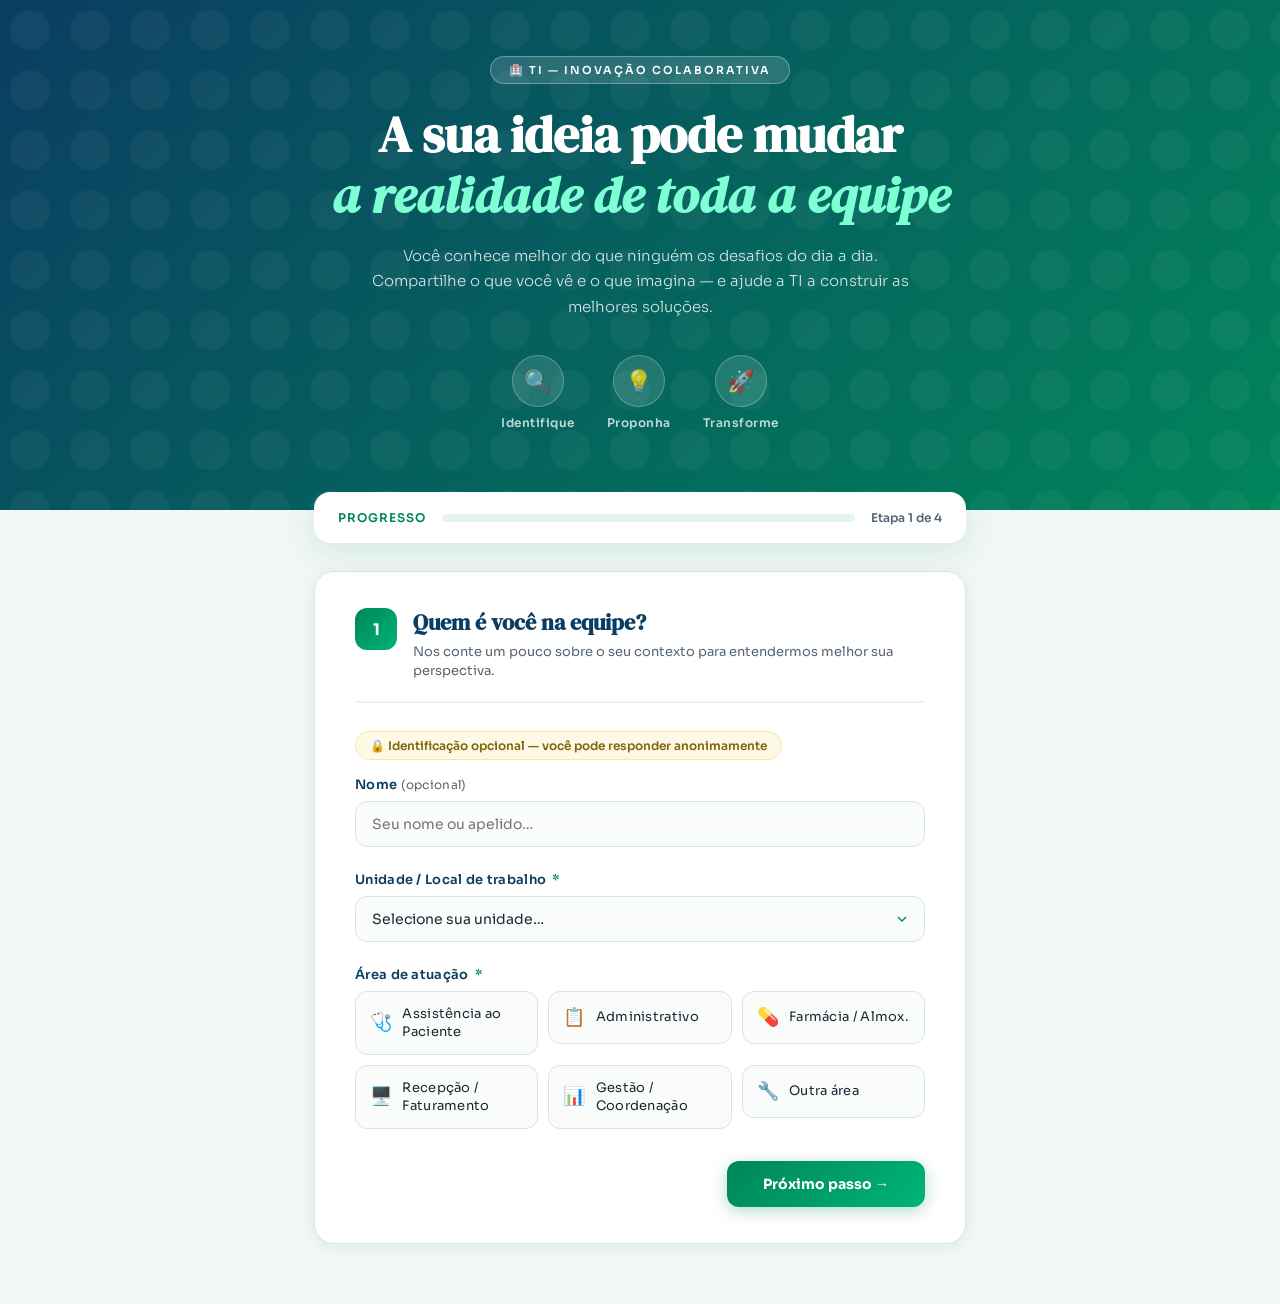
==== index.html @ d6f84b0f "feat: organizar arquivos na raiz do repositorio" ====
<!DOCTYPE html>
<html lang="pt-BR">
<head>
<meta charset="UTF-8">
<meta name="viewport" content="width=device-width, initial-scale=1.0">
<title>Voz do Colaborador — TI</title>
<link href="https://fonts.googleapis.com/css2?family=Sora:wght@300;400;600;700&family=DM+Serif+Display:ital@0;1&display=swap" rel="stylesheet">
<link rel="stylesheet" href="style.css">
</head>
<body>

<!-- HERO -->
<div class="hero">
  <div class="hero-badge">🏥 TI — Inovação Colaborativa</div>
  <h1>A sua ideia pode mudar<br><em>a realidade de toda a equipe</em></h1>
  <p>Você conhece melhor do que ninguém os desafios do dia a dia. Compartilhe o que você vê e o que imagina — e ajude a TI a construir as melhores soluções.</p>
  <div class="hero-icons">
    <div class="hero-icon-item">
      <div class="icon-circle">🔍</div>
      Identifique
    </div>
    <div class="hero-icon-item">
      <div class="icon-circle">💡</div>
      Proponha
    </div>
    <div class="hero-icon-item">
      <div class="icon-circle">🚀</div>
      Transforme
    </div>
  </div>
</div>

<!-- PROGRESS -->
<div class="progress-wrap">
  <div class="progress-card">
    <span class="progress-label">Progresso</span>
    <div class="progress-bar-bg">
      <div class="progress-bar-fill" id="progressFill"></div>
    </div>
    <span class="progress-steps" id="progressText">Etapa 1 de 4</span>
  </div>
</div>

<!-- FORM -->
<div class="form-wrapper">

  <!-- SEÇÃO 1: Identificação -->
  <div class="form-section active" id="sec1">
    <div class="section-header">
      <div class="section-number">1</div>
      <div class="section-title">
        <h2>Quem é você na equipe?</h2>
        <p>Nos conte um pouco sobre o seu contexto para entendermos melhor sua perspectiva.</p>
      </div>
    </div>

    <div class="anon-badge">🔒 Identificação opcional — você pode responder anonimamente</div>

    <div class="field-group">
      <label>Nome <span class="opcional">(opcional)</span></label>
      <input type="text" id="nome" placeholder="Seu nome ou apelido…">
    </div>

    <div class="field-group">
      <label>Unidade / Local de trabalho <span class="obrig">*</span></label>
      <select id="unidade">
        <option value="">Selecione sua unidade…</option>
        <option>Policlínica Piquet Carneiro</option>
        <option>Policlínica Newton Bethlem</option>
        <option>Policlínica Rodolpho Rocco</option>
        <option>CER II — Centro de Reabilitação</option>
        <option>Hospital Estadual Rocha Faria</option>
        <option>Hospital Estadual Anchieta</option>
        <option>Hospital Estadual Carlos Chagas</option>
        <option>Hospital Estadual Getúlio Vargas</option>
        <option>UPA — Unidade de Pronto Atendimento</option>
        <option>Sede Administrativa</option>
        <option>Outra unidade</option>
      </select>
      <div class="field-error">Por favor, selecione sua unidade.</div>
    </div>

    <div class="field-group">
      <label>Área de atuação <span class="obrig">*</span></label>
      <div class="card-options">
        <div class="card-option">
          <input type="radio" name="area" id="area1" value="Assistência direta ao paciente">
          <label for="area1"><span class="card-icon">🩺</span> Assistência ao Paciente</label>
        </div>
        <div class="card-option">
          <input type="radio" name="area" id="area2" value="Administrativo">
          <label for="area2"><span class="card-icon">📋</span> Administrativo</label>
        </div>
        <div class="card-option">
          <input type="radio" name="area" id="area3" value="Farmácia / Almoxarifado">
          <label for="area3"><span class="card-icon">💊</span> Farmácia / Almox.</label>
        </div>
        <div class="card-option">
          <input type="radio" name="area" id="area4" value="Recepção / Faturamento">
          <label for="area4"><span class="card-icon">🖥️</span> Recepção / Faturamento</label>
        </div>
        <div class="card-option">
          <input type="radio" name="area" id="area5" value="Gestão / Coordenação">
          <label for="area5"><span class="card-icon">📊</span> Gestão / Coordenação</label>
        </div>
        <div class="card-option">
          <input type="radio" name="area" id="area6" value="Outra">
          <label for="area6"><span class="card-icon">🔧</span> Outra área</label>
        </div>
      </div>
      <div class="field-error">Selecione sua área de atuação.</div>
    </div>

    <div class="nav-buttons">
      <button class="btn-next" onclick="goTo(2)">Próximo passo →</button>
    </div>
  </div>

  <!-- SEÇÃO 2: O Problema -->
  <div class="form-section" id="sec2">
    <div class="section-header">
      <div class="section-number">2</div>
      <div class="section-title">
        <h2>O que está travando o seu trabalho?</h2>
        <p>Descreva os obstáculos tecnológicos que você enfrenta. Quanto mais detalhe, melhor!</p>
      </div>
    </div>

    <div class="callout">
      <strong>💡 Dica:</strong> Pense no seu último dia de trabalho. O que te fez perder tempo? O que te causou frustração com algum sistema, equipamento ou processo?
    </div>

    <div class="field-group">
      <label>Qual é o principal problema de TI que você enfrenta? <span class="obrig">*</span></label>
      <div class="card-options" style="grid-template-columns: repeat(auto-fill, minmax(200px, 1fr));">
        <div class="card-option">
          <input type="radio" name="tipo_prob" id="tp1" value="Sistemas lentos ou instáveis">
          <label for="tp1"><span class="card-icon">🐢</span> Sistemas lentos ou travando</label>
        </div>
        <div class="card-option">
          <input type="radio" name="tipo_prob" id="tp2" value="Equipamentos defeituosos">
          <label for="tp2"><span class="card-icon">💻</span> Equipamentos com defeito</label>
        </div>
        <div class="card-option">
          <input type="radio" name="tipo_prob" id="tp3" value="Falta de acesso a sistemas">
          <label for="tp3"><span class="card-icon">🔐</span> Falta de acesso a sistemas</label>
        </div>
        <div class="card-option">
          <input type="radio" name="tipo_prob" id="tp4" value="Retrabalho por processos manuais">
          <label for="tp4"><span class="card-icon">📄</span> Muito processo manual/papel</label>
        </div>
        <div class="card-option">
          <input type="radio" name="tipo_prob" id="tp5" value="Falta de integração entre sistemas">
          <label for="tp5"><span class="card-icon">🔗</span> Sistemas não se integram</label>
        </div>
        <div class="card-option">
          <input type="radio" name="tipo_prob" id="tp6" value="Outro">
          <label for="tp6"><span class="card-icon">➕</span> Outro problema</label>
        </div>
      </div>
      <div class="field-error">Selecione o tipo de problema.</div>
    </div>

    <div class="field-divider"></div>

    <div class="field-group">
      <label>Descreva o problema com suas próprias palavras <span class="obrig">*</span></label>
      <textarea id="descProblema" placeholder="Ex: Toda vez que vou registrar o atendimento no sistema X, ele demora mais de 5 minutos para salvar, o que atrasa a fila e estressa os pacientes…" oninput="countChars(this, 'count1')"></textarea>
      <div style="display:flex; justify-content:space-between; align-items:center">
        <p class="field-hint">Seja específico: qual sistema? Qual situação? Com que frequência acontece?</p>
        <span class="char-counter" id="count1">0 caracteres</span>
      </div>
      <div class="field-error">Descreva o problema encontrado.</div>
    </div>

    <div class="field-group">
      <label>Com que frequência isso acontece?</label>
      <div class="star-rating" id="freqRating">
        <button type="button" class="star-btn" onclick="selectStar('freqRating', this, 'freq')">Raramente</button>
        <button type="button" class="star-btn" onclick="selectStar('freqRating', this, 'freq')">Às vezes</button>
        <button type="button" class="star-btn" onclick="selectStar('freqRating', this, 'freq')">Com frequência</button>
        <button type="button" class="star-btn" onclick="selectStar('freqRating', this, 'freq')">Todo dia</button>
      </div>
      <input type="hidden" id="freq" value="">
    </div>

    <div class="field-group">
      <label>Qual o impacto no atendimento? <span class="obrig">*</span></label>
      <div class="impact-select">
        <div class="impact-opt">
          <input type="radio" name="impacto" id="imp1" value="1">
          <label for="imp1"><span class="impact-num">1</span>Mínimo</label>
        </div>
        <div class="impact-opt">
          <input type="radio" name="impacto" id="imp2" value="2">
          <label for="imp2"><span class="impact-num">2</span>Baixo</label>
        </div>
        <div class="impact-opt">
          <input type="radio" name="impacto" id="imp3" value="3">
          <label for="imp3"><span class="impact-num">3</span>Médio</label>
        </div>
        <div class="impact-opt">
          <input type="radio" name="impacto" id="imp4" value="4">
          <label for="imp4"><span class="impact-num">4</span>Alto</label>
        </div>
        <div class="impact-opt">
          <input type="radio" name="impacto" id="imp5" value="5">
          <label for="imp5"><span class="impact-num">5</span>Crítico</label>
        </div>
      </div>
      <div class="field-error">Avalie o impacto do problema.</div>
    </div>

    <div class="nav-buttons">
      <button class="btn-back" onclick="goTo(1)">← Voltar</button>
      <button class="btn-next" onclick="goTo(3)">Próximo passo →</button>
    </div>
  </div>

  <!-- SEÇÃO 3: A Solução -->
  <div class="form-section" id="sec3">
    <div class="section-header">
      <div class="section-number">3</div>
      <div class="section-title">
        <h2>O que você faria para resolver?</h2>
        <p>Não existe ideia errada. Qualquer sugestão, por mais simples que pareça, pode ser o ponto de partida de uma grande melhoria.</p>
      </div>
    </div>

    <div class="callout">
      <strong>🧠 Imagine:</strong> Se você tivesse acesso a qualquer recurso tecnológico, o que resolveria esse problema de uma vez por todas?
    </div>

    <div class="field-group">
      <label>Sua ideia de solução <span class="obrig">*</span></label>
      <textarea id="solucao" placeholder="Ex: Seria ótimo se o sistema abrisse automaticamente o prontuário do paciente ao ler a pulseira, sem precisar digitar o número manualmente…" oninput="countChars(this, 'count2')" style="min-height:130px"></textarea>
      <div style="display:flex; justify-content:space-between; align-items:center">
        <p class="field-hint">Pode ser algo que já existe em outro lugar, que você viu numa reportagem ou simplesmente uma ideia sua!</p>
        <span class="char-counter" id="count2">0 caracteres</span>
      </div>
      <div class="field-error">Descreva sua proposta de solução.</div>
    </div>

    <div class="field-group">
      <label>Você já tentou resolver isso de alguma forma?</label>
      <textarea id="tentativas" placeholder="Ex: A gente criou uma planilha paralela pra compensar, mas é trabalhoso e dá erro…" oninput="countChars(this, 'count3')"></textarea>
      <span class="char-counter" id="count3">0 caracteres</span>
    </div>

    <div class="field-group">
      <label>Quem mais é afetado por esse problema? <span class="opcional">(opcional)</span></label>
      <div class="card-options">
        <div class="card-option">
          <input type="checkbox" name="afetados" id="af1" value="Minha equipe direta">
          <label for="af1"><span class="card-icon">👥</span> Minha equipe direta</label>
        </div>
        <div class="card-option">
          <input type="checkbox" name="afetados" id="af2" value="Outras equipes">
          <label for="af2"><span class="card-icon">🏢</span> Outras equipes</label>
        </div>
        <div class="card-option">
          <input type="checkbox" name="afetados" id="af3" value="Pacientes">
          <label for="af3"><span class="card-icon">🤝</span> Pacientes</label>
        </div>
        <div class="card-option">
          <input type="checkbox" name="afetados" id="af4" value="Toda a unidade">
          <label for="af4"><span class="card-icon">🏥</span> Toda a unidade</label>
        </div>
      </div>
    </div>

    <div class="nav-buttons">
      <button class="btn-back" onclick="goTo(2)">← Voltar</button>
      <button class="btn-next" onclick="goTo(4)">Próximo passo →</button>
    </div>
  </div>

  <!-- SEÇÃO 4: Participação e Fechamento -->
  <div class="form-section" id="sec4">
    <div class="section-header">
      <div class="section-number">4</div>
      <div class="section-title">
        <h2>Vamos construir isso juntos?</h2>
        <p>Queremos muito contar com você na hora de testar e validar as soluções!</p>
      </div>
    </div>

    <div class="field-group">
      <label>Você toparia participar de um grupo de teste da solução?</label>
      <div class="card-options">
        <div class="card-option">
          <input type="radio" name="participar" id="part1" value="Sim, adoraria participar!">
          <label for="part1"><span class="card-icon">🙋</span> Sim, adoraria!</label>
        </div>
        <div class="card-option">
          <input type="radio" name="participar" id="part2" value="Sim, se o horário permitir">
          <label for="part2"><span class="card-icon">🕐</span> Sim, se puder</label>
        </div>
        <div class="card-option">
          <input type="radio" name="participar" id="part3" value="Prefiro só sugerir">
          <label for="part3"><span class="card-icon">💬</span> Prefiro só sugerir</label>
        </div>
        <div class="card-option">
          <input type="radio" name="participar" id="part4" value="Não por enquanto">
          <label for="part4"><span class="card-icon">🙏</span> Não por enquanto</label>
        </div>
      </div>
    </div>

    <div class="field-group">
      <label>E-mail ou ramal para contato <span class="opcional">(opcional)</span></label>
      <input type="email" id="email" placeholder="seu.email@riosaudeamplificado.rj.gov.br">
      <p class="field-hint">Somente para retornarmos com novidades sobre sua sugestão. Não será compartilhado.</p>
    </div>

    <div class="field-divider"></div>

    <div class="field-group">
      <label>Tem mais alguma coisa que queira nos contar? <span class="opcional">(opcional)</span></label>
      <textarea id="mensagemFinal" placeholder="Qualquer observação, sugestão adicional ou recado para a equipe de TI…"></textarea>
    </div>

    <div class="field-group">
      <label>Como você avalia a abertura da TI para receber sugestões?</label>
      <div class="star-rating" id="avalRating">
        <button type="button" class="star-btn" onclick="selectStar('avalRating', this, 'aval')">⭐ Ruim</button>
        <button type="button" class="star-btn" onclick="selectStar('avalRating', this, 'aval')">⭐⭐ Regular</button>
        <button type="button" class="star-btn" onclick="selectStar('avalRating', this, 'aval')">⭐⭐⭐ Boa</button>
        <button type="button" class="star-btn" onclick="selectStar('avalRating', this, 'aval')">⭐⭐⭐⭐ Ótima</button>
      </div>
      <input type="hidden" id="aval" value="">
    </div>

    <div class="nav-buttons">
      <button class="btn-back" onclick="goTo(3)">← Voltar</button>
      <button class="btn-submit" onclick="submitForm()">
        ✅ Enviar minha contribuição
      </button>
    </div>
  </div>

  <!-- TELA DE SUCESSO -->
  <div class="success-screen" id="successScreen">
    <div class="success-icon">🚀</div>
    <h2>Obrigado pela sua voz!</h2>
    <p>Sua contribuição chegou à equipe de TI. Cada ideia é lida com atenção e pode se tornar a solução que toda a unidade precisava.</p>
    <div class="success-tags">
      <span class="success-tag">✅ Resposta registrada</span>
      <span class="success-tag">🔒 Dados protegidos</span>
      <span class="success-tag">💡 Ideia em análise</span>
      <span class="success-tag">🤝 Você fez a diferença</span>
    </div>
  </div>

</div>

<script src="script.js"></script>
</body>
</html>
---- style.css ----
:root {
  --verde: #00855A;
  --verde-claro: #00B47A;
  --verde-suave: #E6F5F0;
  --azul: #0A3D62;
  --azul-medio: #1A5276;
  --dourado: #D4AC0D;
  --cinza: #F4F6F8;
  --texto: #1C2833;
  --texto-suave: #566573;
  --branco: #ffffff;
  --borda: #D5E8E0;
}

* { box-sizing: border-box; margin: 0; padding: 0; }

body {
  font-family: 'Sora', sans-serif;
  background: #F0F7F4;
  color: var(--texto);
  min-height: 100vh;
  overflow-x: hidden;
}

/* HERO */
.hero {
  background: linear-gradient(135deg, var(--azul) 0%, var(--verde) 100%);
  padding: 56px 32px 80px;
  text-align: center;
  position: relative;
  overflow: hidden;
}

.hero::before {
  content: '';
  position: absolute;
  inset: 0;
  background: url("data:image/svg+xml,%3Csvg width='60' height='60' viewBox='0 0 60 60' xmlns='http://www.w3.org/2000/svg'%3E%3Cg fill='none' fill-rule='evenodd'%3E%3Cg fill='%23ffffff' fill-opacity='0.04'%3E%3Ccircle cx='30' cy='30' r='20'/%3E%3C/g%3E%3C/g%3E%3C/svg%3E");
}

.hero-badge {
  display: inline-block;
  background: rgba(255,255,255,0.15);
  border: 1px solid rgba(255,255,255,0.3);
  color: #fff;
  font-size: 11px;
  font-weight: 600;
  letter-spacing: 2px;
  text-transform: uppercase;
  padding: 6px 18px;
  border-radius: 20px;
  margin-bottom: 20px;
}

.hero h1 {
  font-family: 'DM Serif Display', serif;
  font-size: clamp(2rem, 5vw, 3.2rem);
  color: #fff;
  line-height: 1.2;
  margin-bottom: 16px;
  position: relative;
}

.hero h1 em {
  font-style: italic;
  color: #7FFFD4;
}

.hero p {
  color: rgba(255,255,255,0.82);
  font-size: 15px;
  line-height: 1.7;
  max-width: 540px;
  margin: 0 auto;
  font-weight: 300;
  position: relative;
}

.hero-icons {
  display: flex;
  justify-content: center;
  gap: 32px;
  margin-top: 36px;
  position: relative;
}

.hero-icon-item {
  text-align: center;
  color: rgba(255,255,255,0.75);
  font-size: 12px;
  font-weight: 600;
  letter-spacing: 0.5px;
}

.hero-icon-item .icon-circle {
  width: 52px; height: 52px;
  background: rgba(255,255,255,0.12);
  border: 1.5px solid rgba(255,255,255,0.25);
  border-radius: 50%;
  display: flex; align-items: center; justify-content: center;
  font-size: 22px;
  margin: 0 auto 8px;
}

/* PROGRESS */
.progress-wrap {
  max-width: 700px;
  margin: -18px auto 0;
  padding: 0 24px;
  position: relative;
  z-index: 10;
}

.progress-card {
  background: var(--branco);
  border-radius: 16px;
  padding: 18px 24px;
  box-shadow: 0 8px 32px rgba(0,133,90,0.12);
  display: flex;
  align-items: center;
  gap: 16px;
}

.progress-label {
  font-size: 12px;
  font-weight: 600;
  color: var(--verde);
  letter-spacing: 1px;
  text-transform: uppercase;
  white-space: nowrap;
}

.progress-bar-bg {
  flex: 1;
  height: 8px;
  background: var(--verde-suave);
  border-radius: 4px;
  overflow: hidden;
}

.progress-bar-fill {
  height: 100%;
  background: linear-gradient(90deg, var(--verde), var(--verde-claro));
  border-radius: 4px;
  width: 0%;
  transition: width 0.5s ease;
}

.progress-steps {
  font-size: 12px;
  color: var(--texto-suave);
  font-weight: 600;
  white-space: nowrap;
}

/* FORM WRAPPER */
.form-wrapper {
  max-width: 700px;
  margin: 28px auto 60px;
  padding: 0 24px;
}

/* SECTIONS */
.form-section {
  background: var(--branco);
  border-radius: 20px;
  padding: 36px 40px;
  margin-bottom: 20px;
  box-shadow: 0 2px 16px rgba(10,61,98,0.07);
  border: 1px solid var(--borda);
  display: none;
  animation: fadeUp 0.4s ease;
}

.form-section.active { display: block; }

@keyframes fadeUp {
  from { opacity: 0; transform: translateY(16px); }
  to { opacity: 1; transform: translateY(0); }
}

.section-header {
  display: flex;
  align-items: flex-start;
  gap: 16px;
  margin-bottom: 28px;
  padding-bottom: 20px;
  border-bottom: 2px solid var(--verde-suave);
}

.section-number {
  width: 42px; height: 42px;
  background: linear-gradient(135deg, var(--verde), var(--verde-claro));
  border-radius: 12px;
  display: flex; align-items: center; justify-content: center;
  color: #fff;
  font-weight: 700;
  font-size: 16px;
  flex-shrink: 0;
}

.section-title h2 {
  font-family: 'DM Serif Display', serif;
  font-size: 1.4rem;
  color: var(--azul);
  line-height: 1.3;
}

.section-title p {
  font-size: 13px;
  color: var(--texto-suave);
  margin-top: 4px;
  line-height: 1.5;
}

/* FIELDS */
.field-group {
  margin-bottom: 24px;
}

label {
  display: block;
  font-size: 13px;
  font-weight: 600;
  color: var(--azul);
  margin-bottom: 8px;
  letter-spacing: 0.3px;
}

label .obrig {
  color: var(--verde);
  margin-left: 3px;
}

label .opcional {
  font-weight: 400;
  color: var(--texto-suave);
  font-size: 12px;
}

input[type="text"],
input[type="email"],
select,
textarea {
  width: 100%;
  padding: 13px 16px;
  border: 1.5px solid var(--borda);
  border-radius: 12px;
  font-family: 'Sora', sans-serif;
  font-size: 14px;
  color: var(--texto);
  background: #FAFCFB;
  transition: border-color 0.2s, box-shadow 0.2s, background 0.2s;
  outline: none;
}

input[type="text"]:focus,
input[type="email"]:focus,
select:focus,
textarea:focus {
  border-color: var(--verde);
  box-shadow: 0 0 0 3px rgba(0,133,90,0.1);
  background: #fff;
}

textarea {
  min-height: 110px;
  resize: vertical;
  line-height: 1.6;
}

select {
  cursor: pointer;
  appearance: none;
  background-image: url("data:image/svg+xml,%3Csvg xmlns='http://www.w3.org/2000/svg' width='16' height='16' viewBox='0 0 24 24' fill='none' stroke='%2300855A' stroke-width='2'%3E%3Cpolyline points='6 9 12 15 18 9'/%3E%3C/svg%3E");
  background-repeat: no-repeat;
  background-position: right 14px center;
  padding-right: 40px;
}

.field-hint {
  font-size: 12px;
  color: var(--texto-suave);
  margin-top: 6px;
  line-height: 1.5;
}

/* RADIO / CHECKBOX CARDS */
.card-options {
  display: grid;
  grid-template-columns: repeat(auto-fill, minmax(180px, 1fr));
  gap: 10px;
}

.card-option {
  position: relative;
}

.card-option input {
  position: absolute;
  opacity: 0;
  width: 0; height: 0;
}

.card-option label {
  display: flex;
  align-items: center;
  gap: 10px;
  padding: 13px 14px;
  border: 1.5px solid var(--borda);
  border-radius: 12px;
  cursor: pointer;
  font-weight: 400;
  font-size: 13px;
  color: var(--texto);
  background: #FAFCFB;
  transition: all 0.2s;
  line-height: 1.4;
  margin: 0;
}

.card-option label .card-icon {
  font-size: 18px;
  flex-shrink: 0;
}

.card-option input:checked + label {
  border-color: var(--verde);
  background: var(--verde-suave);
  color: var(--azul);
  font-weight: 600;
}

.card-option label:hover {
  border-color: var(--verde-claro);
  background: #F0FBF7;
}

/* STAR RATING */
.star-rating {
  display: flex;
  gap: 8px;
  flex-wrap: wrap;
}

.star-btn {
  padding: 8px 20px;
  border: 1.5px solid var(--borda);
  border-radius: 10px;
  background: #FAFCFB;
  cursor: pointer;
  font-family: 'Sora', sans-serif;
  font-size: 13px;
  font-weight: 600;
  color: var(--texto-suave);
  transition: all 0.2s;
}

.star-btn:hover, .star-btn.selected {
  background: var(--verde-suave);
  border-color: var(--verde);
  color: var(--verde);
}

/* IMPACTO SLIDER */
.impact-select {
  display: grid;
  grid-template-columns: repeat(5, 1fr);
  gap: 8px;
}

.impact-opt {
  text-align: center;
  cursor: pointer;
}

.impact-opt input { display: none; }

.impact-opt label {
  display: block;
  padding: 12px 4px;
  border: 1.5px solid var(--borda);
  border-radius: 12px;
  cursor: pointer;
  font-size: 12px;
  font-weight: 600;
  color: var(--texto-suave);
  background: #FAFCFB;
  transition: all 0.2s;
  line-height: 1.4;
  margin: 0;
}

.impact-opt label .impact-num {
  display: block;
  font-size: 20px;
  font-weight: 700;
  margin-bottom: 2px;
}

.impact-opt input:checked + label {
  border-color: var(--verde);
  background: var(--verde-suave);
  color: var(--azul);
}

/* DIVIDER */
.field-divider {
  height: 1px;
  background: var(--verde-suave);
  margin: 28px 0;
}

/* CALLOUT */
.callout {
  background: linear-gradient(135deg, #E8F8F5, #D5F2EB);
  border-left: 4px solid var(--verde);
  border-radius: 0 12px 12px 0;
  padding: 16px 20px;
  margin-bottom: 28px;
  font-size: 13px;
  color: var(--azul);
  line-height: 1.6;
}

.callout strong { color: var(--verde); }

/* CHAR COUNT */
.char-counter {
  text-align: right;
  font-size: 11px;
  color: var(--texto-suave);
  margin-top: 4px;
}

/* NAVIGATION */
.nav-buttons {
  display: flex;
  justify-content: space-between;
  align-items: center;
  margin-top: 32px;
  gap: 12px;
}

.btn-back {
  padding: 13px 28px;
  border: 1.5px solid var(--borda);
  border-radius: 12px;
  background: transparent;
  font-family: 'Sora', sans-serif;
  font-size: 14px;
  font-weight: 600;
  color: var(--texto-suave);
  cursor: pointer;
  transition: all 0.2s;
}

.btn-back:hover {
  border-color: var(--verde);
  color: var(--verde);
}

.btn-next {
  padding: 14px 36px;
  background: linear-gradient(135deg, var(--verde), var(--verde-claro));
  border: none;
  border-radius: 12px;
  font-family: 'Sora', sans-serif;
  font-size: 14px;
  font-weight: 700;
  color: #fff;
  cursor: pointer;
  transition: all 0.2s;
  box-shadow: 0 4px 16px rgba(0,133,90,0.3);
  display: flex;
  align-items: center;
  gap: 8px;
  margin-left: auto;
}

.btn-next:hover {
  transform: translateY(-2px);
  box-shadow: 0 8px 24px rgba(0,133,90,0.4);
}

.btn-submit {
  padding: 16px 40px;
  background: linear-gradient(135deg, var(--azul), var(--verde));
  border: none;
  border-radius: 12px;
  font-family: 'Sora', sans-serif;
  font-size: 15px;
  font-weight: 700;
  color: #fff;
  cursor: pointer;
  transition: all 0.2s;
  box-shadow: 0 4px 20px rgba(0,133,90,0.35);
  display: flex;
  align-items: center;
  gap: 10px;
  margin-left: auto;
}

.btn-submit:hover {
  transform: translateY(-2px);
  box-shadow: 0 10px 28px rgba(0,133,90,0.45);
}

/* SUCCESS */
.success-screen {
  display: none;
  text-align: center;
  background: var(--branco);
  border-radius: 20px;
  padding: 60px 40px;
  box-shadow: 0 2px 16px rgba(10,61,98,0.07);
  border: 1px solid var(--borda);
  animation: fadeUp 0.5s ease;
}

.success-screen.active { display: block; }

.success-icon {
  width: 80px; height: 80px;
  background: linear-gradient(135deg, var(--verde), var(--verde-claro));
  border-radius: 50%;
  display: flex; align-items: center; justify-content: center;
  font-size: 38px;
  margin: 0 auto 24px;
  animation: popIn 0.5s 0.2s both;
}

@keyframes popIn {
  from { transform: scale(0); opacity: 0; }
  to { transform: scale(1); opacity: 1; }
}

.success-screen h2 {
  font-family: 'DM Serif Display', serif;
  font-size: 2rem;
  color: var(--azul);
  margin-bottom: 12px;
}

.success-screen p {
  color: var(--texto-suave);
  font-size: 15px;
  line-height: 1.7;
  max-width: 420px;
  margin: 0 auto 32px;
}

.success-tags {
  display: flex;
  flex-wrap: wrap;
  justify-content: center;
  gap: 10px;
}

.success-tag {
  background: var(--verde-suave);
  color: var(--verde);
  font-size: 13px;
  font-weight: 600;
  padding: 8px 18px;
  border-radius: 20px;
  border: 1.5px solid #B2E0D0;
}

/* ANON BADGE */
.anon-badge {
  display: inline-flex;
  align-items: center;
  gap: 6px;
  background: #FEF9E7;
  border: 1px solid #F9E79F;
  color: #7D6608;
  font-size: 12px;
  font-weight: 600;
  padding: 6px 14px;
  border-radius: 20px;
  margin-bottom: 16px;
}

/* RESPONSIVE */
@media (max-width: 520px) {
  .form-section { padding: 24px 20px; }
  .hero { padding: 40px 20px 72px; }
  .hero-icons { gap: 16px; }
  .card-options { grid-template-columns: 1fr 1fr; }
  .impact-select { grid-template-columns: repeat(5, 1fr); gap: 4px; }
  .impact-opt label { padding: 10px 2px; font-size: 10px; }
}

/* REQUIRED ERROR */
.field-error {
  font-size: 12px;
  color: #C0392B;
  margin-top: 5px;
  display: none;
}
.field-group.has-error input,
.field-group.has-error select,
.field-group.has-error textarea {
  border-color: #C0392B;
}
.field-group.has-error .field-error { display: block; }
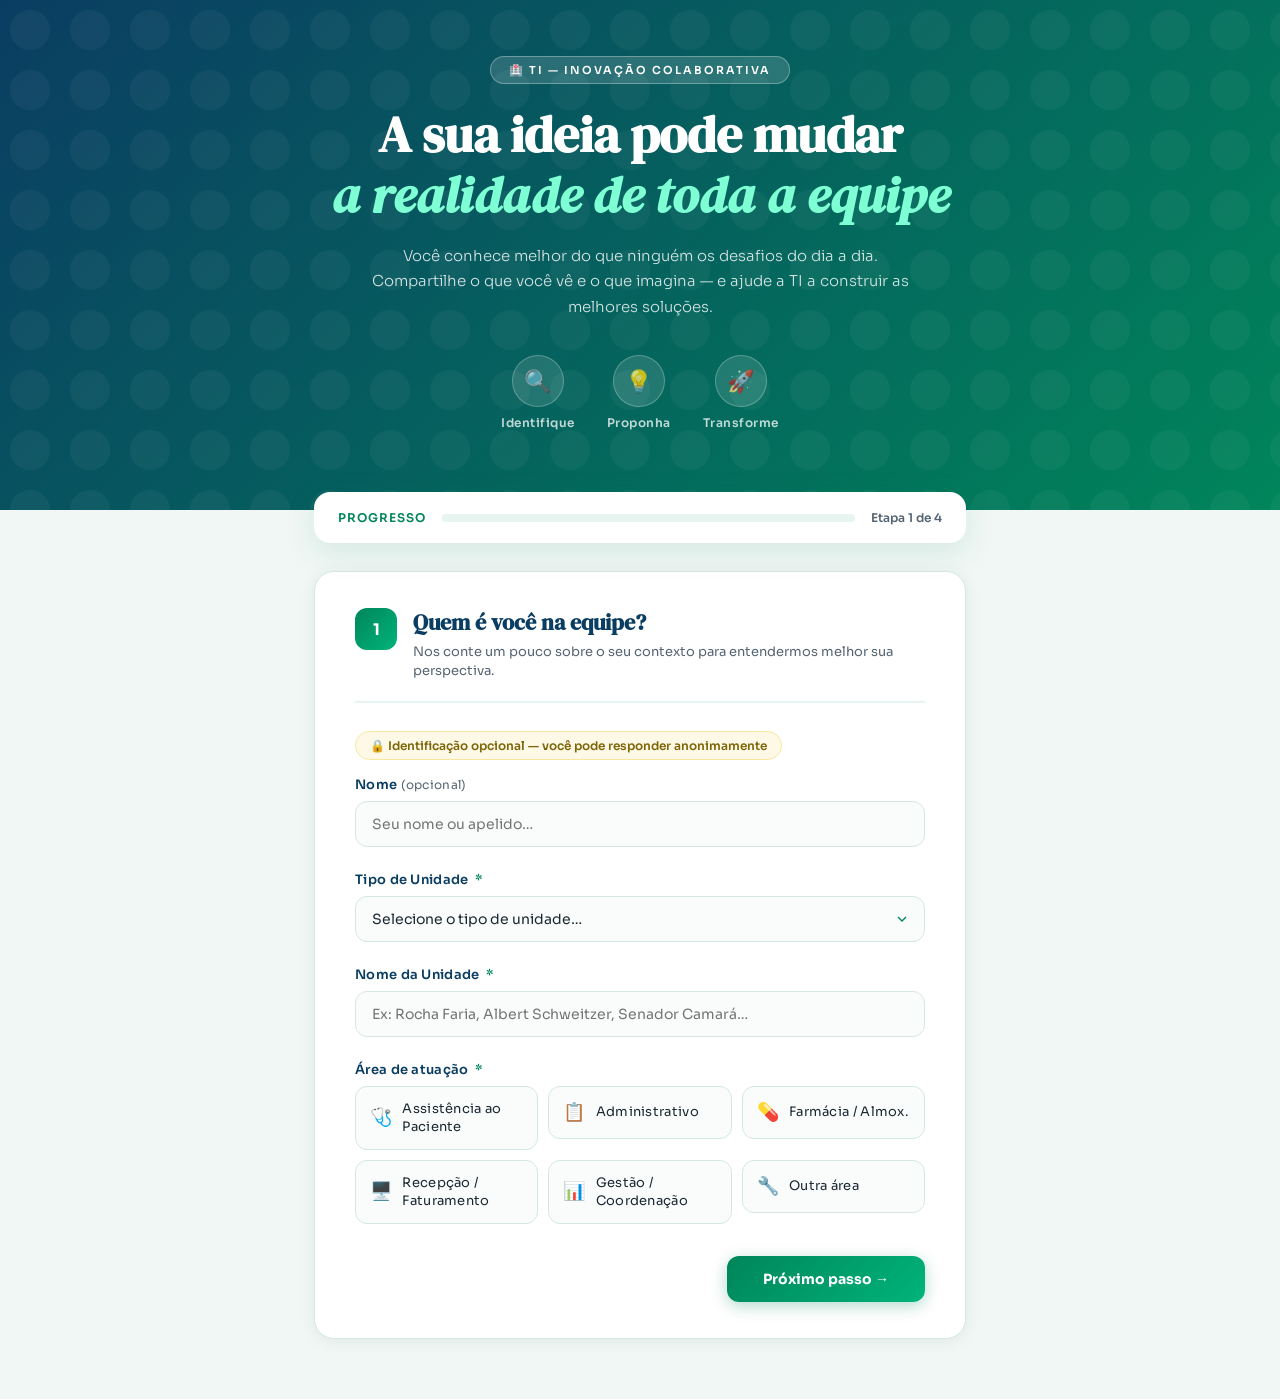
==== commit d21bfdc2: "feat: adicionar selecao de tipo e digitacao de nome da unidade" ====
--- a/index.html
+++ b/index.html
@@ -1,359 +1,376 @@
 <!DOCTYPE html>
 <html lang="pt-BR">
+
 <head>
-<meta charset="UTF-8">
-<meta name="viewport" content="width=device-width, initial-scale=1.0">
-<title>Voz do Colaborador — TI</title>
-<link href="https://fonts.googleapis.com/css2?family=Sora:wght@300;400;600;700&family=DM+Serif+Display:ital@0;1&display=swap" rel="stylesheet">
-<link rel="stylesheet" href="style.css">
+  <meta charset="UTF-8">
+  <meta name="viewport" content="width=device-width, initial-scale=1.0">
+  <title>Voz do Colaborador — TI</title>
+  <link
+    href="https://fonts.googleapis.com/css2?family=Sora:wght@300;400;600;700&family=DM+Serif+Display:ital@0;1&display=swap"
+    rel="stylesheet">
+  <link rel="stylesheet" href="style.css">
 </head>
+
 <body>
 
-<!-- HERO -->
-<div class="hero">
-  <div class="hero-badge">🏥 TI — Inovação Colaborativa</div>
-  <h1>A sua ideia pode mudar<br><em>a realidade de toda a equipe</em></h1>
-  <p>Você conhece melhor do que ninguém os desafios do dia a dia. Compartilhe o que você vê e o que imagina — e ajude a TI a construir as melhores soluções.</p>
-  <div class="hero-icons">
-    <div class="hero-icon-item">
-      <div class="icon-circle">🔍</div>
-      Identifique
-    </div>
-    <div class="hero-icon-item">
-      <div class="icon-circle">💡</div>
-      Proponha
-    </div>
-    <div class="hero-icon-item">
-      <div class="icon-circle">🚀</div>
-      Transforme
+  <!-- HERO -->
+  <div class="hero">
+    <div class="hero-badge">🏥 TI — Inovação Colaborativa</div>
+    <h1>A sua ideia pode mudar<br><em>a realidade de toda a equipe</em></h1>
+    <p>Você conhece melhor do que ninguém os desafios do dia a dia. Compartilhe o que você vê e o que imagina — e ajude
+      a TI a construir as melhores soluções.</p>
+    <div class="hero-icons">
+      <div class="hero-icon-item">
+        <div class="icon-circle">🔍</div>
+        Identifique
+      </div>
+      <div class="hero-icon-item">
+        <div class="icon-circle">💡</div>
+        Proponha
+      </div>
+      <div class="hero-icon-item">
+        <div class="icon-circle">🚀</div>
+        Transforme
+      </div>
     </div>
   </div>
-</div>
-
-<!-- PROGRESS -->
-<div class="progress-wrap">
-  <div class="progress-card">
-    <span class="progress-label">Progresso</span>
-    <div class="progress-bar-bg">
-      <div class="progress-bar-fill" id="progressFill"></div>
-    </div>
-    <span class="progress-steps" id="progressText">Etapa 1 de 4</span>
+
+  <!-- PROGRESS -->
+  <div class="progress-wrap">
+    <div class="progress-card">
+      <span class="progress-label">Progresso</span>
+      <div class="progress-bar-bg">
+        <div class="progress-bar-fill" id="progressFill"></div>
+      </div>
+      <span class="progress-steps" id="progressText">Etapa 1 de 4</span>
+    </div>
   </div>
-</div>
-
-<!-- FORM -->
-<div class="form-wrapper">
-
-  <!-- SEÇÃO 1: Identificação -->
-  <div class="form-section active" id="sec1">
-    <div class="section-header">
-      <div class="section-number">1</div>
-      <div class="section-title">
-        <h2>Quem é você na equipe?</h2>
-        <p>Nos conte um pouco sobre o seu contexto para entendermos melhor sua perspectiva.</p>
-      </div>
-    </div>
-
-    <div class="anon-badge">🔒 Identificação opcional — você pode responder anonimamente</div>
-
-    <div class="field-group">
-      <label>Nome <span class="opcional">(opcional)</span></label>
-      <input type="text" id="nome" placeholder="Seu nome ou apelido…">
-    </div>
-
-    <div class="field-group">
-      <label>Unidade / Local de trabalho <span class="obrig">*</span></label>
-      <select id="unidade">
-        <option value="">Selecione sua unidade…</option>
-        <option>Policlínica Piquet Carneiro</option>
-        <option>Policlínica Newton Bethlem</option>
-        <option>Policlínica Rodolpho Rocco</option>
-        <option>CER II — Centro de Reabilitação</option>
-        <option>Hospital Estadual Rocha Faria</option>
-        <option>Hospital Estadual Anchieta</option>
-        <option>Hospital Estadual Carlos Chagas</option>
-        <option>Hospital Estadual Getúlio Vargas</option>
-        <option>UPA — Unidade de Pronto Atendimento</option>
-        <option>Sede Administrativa</option>
-        <option>Outra unidade</option>
-      </select>
-      <div class="field-error">Por favor, selecione sua unidade.</div>
-    </div>
-
-    <div class="field-group">
-      <label>Área de atuação <span class="obrig">*</span></label>
-      <div class="card-options">
-        <div class="card-option">
-          <input type="radio" name="area" id="area1" value="Assistência direta ao paciente">
-          <label for="area1"><span class="card-icon">🩺</span> Assistência ao Paciente</label>
-        </div>
-        <div class="card-option">
-          <input type="radio" name="area" id="area2" value="Administrativo">
-          <label for="area2"><span class="card-icon">📋</span> Administrativo</label>
-        </div>
-        <div class="card-option">
-          <input type="radio" name="area" id="area3" value="Farmácia / Almoxarifado">
-          <label for="area3"><span class="card-icon">💊</span> Farmácia / Almox.</label>
-        </div>
-        <div class="card-option">
-          <input type="radio" name="area" id="area4" value="Recepção / Faturamento">
-          <label for="area4"><span class="card-icon">🖥️</span> Recepção / Faturamento</label>
-        </div>
-        <div class="card-option">
-          <input type="radio" name="area" id="area5" value="Gestão / Coordenação">
-          <label for="area5"><span class="card-icon">📊</span> Gestão / Coordenação</label>
-        </div>
-        <div class="card-option">
-          <input type="radio" name="area" id="area6" value="Outra">
-          <label for="area6"><span class="card-icon">🔧</span> Outra área</label>
-        </div>
-      </div>
-      <div class="field-error">Selecione sua área de atuação.</div>
-    </div>
-
-    <div class="nav-buttons">
-      <button class="btn-next" onclick="goTo(2)">Próximo passo →</button>
-    </div>
+
+  <!-- FORM -->
+  <div class="form-wrapper">
+
+    <!-- SEÇÃO 1: Identificação -->
+    <div class="form-section active" id="sec1">
+      <div class="section-header">
+        <div class="section-number">1</div>
+        <div class="section-title">
+          <h2>Quem é você na equipe?</h2>
+          <p>Nos conte um pouco sobre o seu contexto para entendermos melhor sua perspectiva.</p>
+        </div>
+      </div>
+
+      <div class="anon-badge">🔒 Identificação opcional — você pode responder anonimamente</div>
+
+      <div class="field-group">
+        <label>Nome <span class="opcional">(opcional)</span></label>
+        <input type="text" id="nome" placeholder="Seu nome ou apelido…">
+      </div>
+
+      <div class="field-group">
+        <label>Tipo de Unidade <span class="obrig">*</span></label>
+        <select id="unidadeTipo">
+          <option value="">Selecione o tipo de unidade…</option>
+          <option value="Hospital">Hospital</option>
+          <option value="Maternidade">Maternidade</option>
+          <option value="UPA">UPA — Unidade de Pronto Atendimento</option>
+        </select>
+        <div class="field-error">Por favor, selecione o tipo de unidade.</div>
+      </div>
+
+      <div class="field-group">
+        <label>Nome da Unidade <span class="obrig">*</span></label>
+        <input type="text" id="unidadeNome" placeholder="Ex: Rocha Faria, Albert Schweitzer, Senador Camará…">
+        <div class="field-error">Por favor, digite o nome da unidade.</div>
+      </div>
+
+      <div class="field-group">
+        <label>Área de atuação <span class="obrig">*</span></label>
+        <div class="card-options">
+          <div class="card-option">
+            <input type="radio" name="area" id="area1" value="Assistência direta ao paciente">
+            <label for="area1"><span class="card-icon">🩺</span> Assistência ao Paciente</label>
+          </div>
+          <div class="card-option">
+            <input type="radio" name="area" id="area2" value="Administrativo">
+            <label for="area2"><span class="card-icon">📋</span> Administrativo</label>
+          </div>
+          <div class="card-option">
+            <input type="radio" name="area" id="area3" value="Farmácia / Almoxarifado">
+            <label for="area3"><span class="card-icon">💊</span> Farmácia / Almox.</label>
+          </div>
+          <div class="card-option">
+            <input type="radio" name="area" id="area4" value="Recepção / Faturamento">
+            <label for="area4"><span class="card-icon">🖥️</span> Recepção / Faturamento</label>
+          </div>
+          <div class="card-option">
+            <input type="radio" name="area" id="area5" value="Gestão / Coordenação">
+            <label for="area5"><span class="card-icon">📊</span> Gestão / Coordenação</label>
+          </div>
+          <div class="card-option">
+            <input type="radio" name="area" id="area6" value="Outra">
+            <label for="area6"><span class="card-icon">🔧</span> Outra área</label>
+          </div>
+        </div>
+        <div class="field-error">Selecione sua área de atuação.</div>
+      </div>
+
+      <div class="nav-buttons">
+        <button class="btn-next" onclick="goTo(2)">Próximo passo →</button>
+      </div>
+    </div>
+
+    <!-- SEÇÃO 2: O Problema -->
+    <div class="form-section" id="sec2">
+      <div class="section-header">
+        <div class="section-number">2</div>
+        <div class="section-title">
+          <h2>O que está travando o seu trabalho?</h2>
+          <p>Descreva os obstáculos tecnológicos que você enfrenta. Quanto mais detalhe, melhor!</p>
+        </div>
+      </div>
+
+      <div class="callout">
+        <strong>💡 Dica:</strong> Pense no seu último dia de trabalho. O que te fez perder tempo? O que te causou
+        frustração com algum sistema, equipamento ou processo?
+      </div>
+
+      <div class="field-group">
+        <label>Qual é o principal problema de TI que você enfrenta? <span class="obrig">*</span></label>
+        <div class="card-options" style="grid-template-columns: repeat(auto-fill, minmax(200px, 1fr));">
+          <div class="card-option">
+            <input type="radio" name="tipo_prob" id="tp1" value="Sistemas lentos ou instáveis">
+            <label for="tp1"><span class="card-icon">🐢</span> Sistemas lentos ou travando</label>
+          </div>
+          <div class="card-option">
+            <input type="radio" name="tipo_prob" id="tp2" value="Equipamentos defeituosos">
+            <label for="tp2"><span class="card-icon">💻</span> Equipamentos com defeito</label>
+          </div>
+          <div class="card-option">
+            <input type="radio" name="tipo_prob" id="tp3" value="Falta de acesso a sistemas">
+            <label for="tp3"><span class="card-icon">🔐</span> Falta de acesso a sistemas</label>
+          </div>
+          <div class="card-option">
+            <input type="radio" name="tipo_prob" id="tp4" value="Retrabalho por processos manuais">
+            <label for="tp4"><span class="card-icon">📄</span> Muito processo manual/papel</label>
+          </div>
+          <div class="card-option">
+            <input type="radio" name="tipo_prob" id="tp5" value="Falta de integração entre sistemas">
+            <label for="tp5"><span class="card-icon">🔗</span> Sistemas não se integram</label>
+          </div>
+          <div class="card-option">
+            <input type="radio" name="tipo_prob" id="tp6" value="Outro">
+            <label for="tp6"><span class="card-icon">➕</span> Outro problema</label>
+          </div>
+        </div>
+        <div class="field-error">Selecione o tipo de problema.</div>
+      </div>
+
+      <div class="field-divider"></div>
+
+      <div class="field-group">
+        <label>Descreva o problema com suas próprias palavras <span class="obrig">*</span></label>
+        <textarea id="descProblema"
+          placeholder="Ex: Toda vez que vou registrar o atendimento no sistema X, ele demora mais de 5 minutos para salvar, o que atrasa a fila e estressa os pacientes…"
+          oninput="countChars(this, 'count1')"></textarea>
+        <div style="display:flex; justify-content:space-between; align-items:center">
+          <p class="field-hint">Seja específico: qual sistema? Qual situação? Com que frequência acontece?</p>
+          <span class="char-counter" id="count1">0 caracteres</span>
+        </div>
+        <div class="field-error">Descreva o problema encontrado.</div>
+      </div>
+
+      <div class="field-group">
+        <label>Com que frequência isso acontece?</label>
+        <div class="star-rating" id="freqRating">
+          <button type="button" class="star-btn" onclick="selectStar('freqRating', this, 'freq')">Raramente</button>
+          <button type="button" class="star-btn" onclick="selectStar('freqRating', this, 'freq')">Às vezes</button>
+          <button type="button" class="star-btn" onclick="selectStar('freqRating', this, 'freq')">Com
+            frequência</button>
+          <button type="button" class="star-btn" onclick="selectStar('freqRating', this, 'freq')">Todo dia</button>
+        </div>
+        <input type="hidden" id="freq" value="">
+      </div>
+
+      <div class="field-group">
+        <label>Qual o impacto no atendimento? <span class="obrig">*</span></label>
+        <div class="impact-select">
+          <div class="impact-opt">
+            <input type="radio" name="impacto" id="imp1" value="1">
+            <label for="imp1"><span class="impact-num">1</span>Mínimo</label>
+          </div>
+          <div class="impact-opt">
+            <input type="radio" name="impacto" id="imp2" value="2">
+            <label for="imp2"><span class="impact-num">2</span>Baixo</label>
+          </div>
+          <div class="impact-opt">
+            <input type="radio" name="impacto" id="imp3" value="3">
+            <label for="imp3"><span class="impact-num">3</span>Médio</label>
+          </div>
+          <div class="impact-opt">
+            <input type="radio" name="impacto" id="imp4" value="4">
+            <label for="imp4"><span class="impact-num">4</span>Alto</label>
+          </div>
+          <div class="impact-opt">
+            <input type="radio" name="impacto" id="imp5" value="5">
+            <label for="imp5"><span class="impact-num">5</span>Crítico</label>
+          </div>
+        </div>
+        <div class="field-error">Avalie o impacto do problema.</div>
+      </div>
+
+      <div class="nav-buttons">
+        <button class="btn-back" onclick="goTo(1)">← Voltar</button>
+        <button class="btn-next" onclick="goTo(3)">Próximo passo →</button>
+      </div>
+    </div>
+
+    <!-- SEÇÃO 3: A Solução -->
+    <div class="form-section" id="sec3">
+      <div class="section-header">
+        <div class="section-number">3</div>
+        <div class="section-title">
+          <h2>O que você faria para resolver?</h2>
+          <p>Não existe ideia errada. Qualquer sugestão, por mais simples que pareça, pode ser o ponto de partida de uma
+            grande melhoria.</p>
+        </div>
+      </div>
+
+      <div class="callout">
+        <strong>🧠 Imagine:</strong> Se você tivesse acesso a qualquer recurso tecnológico, o que resolveria esse
+        problema de uma vez por todas?
+      </div>
+
+      <div class="field-group">
+        <label>Sua ideia de solução <span class="obrig">*</span></label>
+        <textarea id="solucao"
+          placeholder="Ex: Seria ótimo se o sistema abrisse automaticamente o prontuário do paciente ao ler a pulseira, sem precisar digitar o número manualmente…"
+          oninput="countChars(this, 'count2')" style="min-height:130px"></textarea>
+        <div style="display:flex; justify-content:space-between; align-items:center">
+          <p class="field-hint">Pode ser algo que já existe em outro lugar, que você viu numa reportagem ou simplesmente
+            uma ideia sua!</p>
+          <span class="char-counter" id="count2">0 caracteres</span>
+        </div>
+        <div class="field-error">Descreva sua proposta de solução.</div>
+      </div>
+
+      <div class="field-group">
+        <label>Você já tentou resolver isso de alguma forma?</label>
+        <textarea id="tentativas"
+          placeholder="Ex: A gente criou uma planilha paralela pra compensar, mas é trabalhoso e dá erro…"
+          oninput="countChars(this, 'count3')"></textarea>
+        <span class="char-counter" id="count3">0 caracteres</span>
+      </div>
+
+      <div class="field-group">
+        <label>Quem mais é afetado por esse problema? <span class="opcional">(opcional)</span></label>
+        <div class="card-options">
+          <div class="card-option">
+            <input type="checkbox" name="afetados" id="af1" value="Minha equipe direta">
+            <label for="af1"><span class="card-icon">👥</span> Minha equipe direta</label>
+          </div>
+          <div class="card-option">
+            <input type="checkbox" name="afetados" id="af2" value="Outras equipes">
+            <label for="af2"><span class="card-icon">🏢</span> Outras equipes</label>
+          </div>
+          <div class="card-option">
+            <input type="checkbox" name="afetados" id="af3" value="Pacientes">
+            <label for="af3"><span class="card-icon">🤝</span> Pacientes</label>
+          </div>
+          <div class="card-option">
+            <input type="checkbox" name="afetados" id="af4" value="Toda a unidade">
+            <label for="af4"><span class="card-icon">🏥</span> Toda a unidade</label>
+          </div>
+        </div>
+      </div>
+
+      <div class="nav-buttons">
+        <button class="btn-back" onclick="goTo(2)">← Voltar</button>
+        <button class="btn-next" onclick="goTo(4)">Próximo passo →</button>
+      </div>
+    </div>
+
+    <!-- SEÇÃO 4: Participação e Fechamento -->
+    <div class="form-section" id="sec4">
+      <div class="section-header">
+        <div class="section-number">4</div>
+        <div class="section-title">
+          <h2>Vamos construir isso juntos?</h2>
+          <p>Queremos muito contar com você na hora de testar e validar as soluções!</p>
+        </div>
+      </div>
+
+      <div class="field-group">
+        <label>Você toparia participar de um grupo de teste da solução?</label>
+        <div class="card-options">
+          <div class="card-option">
+            <input type="radio" name="participar" id="part1" value="Sim, adoraria participar!">
+            <label for="part1"><span class="card-icon">🙋</span> Sim, adoraria!</label>
+          </div>
+          <div class="card-option">
+            <input type="radio" name="participar" id="part2" value="Sim, se o horário permitir">
+            <label for="part2"><span class="card-icon">🕐</span> Sim, se puder</label>
+          </div>
+          <div class="card-option">
+            <input type="radio" name="participar" id="part3" value="Prefiro só sugerir">
+            <label for="part3"><span class="card-icon">💬</span> Prefiro só sugerir</label>
+          </div>
+          <div class="card-option">
+            <input type="radio" name="participar" id="part4" value="Não por enquanto">
+            <label for="part4"><span class="card-icon">🙏</span> Não por enquanto</label>
+          </div>
+        </div>
+      </div>
+
+      <div class="field-group">
+        <label>E-mail ou ramal para contato <span class="opcional">(opcional)</span></label>
+        <input type="email" id="email" placeholder="seu.email@riosaudeamplificado.rj.gov.br">
+        <p class="field-hint">Somente para retornarmos com novidades sobre sua sugestão. Não será compartilhado.</p>
+      </div>
+
+      <div class="field-divider"></div>
+
+      <div class="field-group">
+        <label>Tem mais alguma coisa que queira nos contar? <span class="opcional">(opcional)</span></label>
+        <textarea id="mensagemFinal"
+          placeholder="Qualquer observação, sugestão adicional ou recado para a equipe de TI…"></textarea>
+      </div>
+
+      <div class="field-group">
+        <label>Como você avalia a abertura da TI para receber sugestões?</label>
+        <div class="star-rating" id="avalRating">
+          <button type="button" class="star-btn" onclick="selectStar('avalRating', this, 'aval')">⭐ Ruim</button>
+          <button type="button" class="star-btn" onclick="selectStar('avalRating', this, 'aval')">⭐⭐ Regular</button>
+          <button type="button" class="star-btn" onclick="selectStar('avalRating', this, 'aval')">⭐⭐⭐ Boa</button>
+          <button type="button" class="star-btn" onclick="selectStar('avalRating', this, 'aval')">⭐⭐⭐⭐ Ótima</button>
+        </div>
+        <input type="hidden" id="aval" value="">
+      </div>
+
+      <div class="nav-buttons">
+        <button class="btn-back" onclick="goTo(3)">← Voltar</button>
+        <button class="btn-submit" onclick="submitForm()">
+          ✅ Enviar minha contribuição
+        </button>
+      </div>
+    </div>
+
+    <!-- TELA DE SUCESSO -->
+    <div class="success-screen" id="successScreen">
+      <div class="success-icon">🚀</div>
+      <h2>Obrigado pela sua voz!</h2>
+      <p>Sua contribuição chegou à equipe de TI. Cada ideia é lida com atenção e pode se tornar a solução que toda a
+        unidade precisava.</p>
+      <div class="success-tags">
+        <span class="success-tag">✅ Resposta registrada</span>
+        <span class="success-tag">🔒 Dados protegidos</span>
+        <span class="success-tag">💡 Ideia em análise</span>
+        <span class="success-tag">🤝 Você fez a diferença</span>
+      </div>
+    </div>
+
   </div>
 
-  <!-- SEÇÃO 2: O Problema -->
-  <div class="form-section" id="sec2">
-    <div class="section-header">
-      <div class="section-number">2</div>
-      <div class="section-title">
-        <h2>O que está travando o seu trabalho?</h2>
-        <p>Descreva os obstáculos tecnológicos que você enfrenta. Quanto mais detalhe, melhor!</p>
-      </div>
-    </div>
-
-    <div class="callout">
-      <strong>💡 Dica:</strong> Pense no seu último dia de trabalho. O que te fez perder tempo? O que te causou frustração com algum sistema, equipamento ou processo?
-    </div>
-
-    <div class="field-group">
-      <label>Qual é o principal problema de TI que você enfrenta? <span class="obrig">*</span></label>
-      <div class="card-options" style="grid-template-columns: repeat(auto-fill, minmax(200px, 1fr));">
-        <div class="card-option">
-          <input type="radio" name="tipo_prob" id="tp1" value="Sistemas lentos ou instáveis">
-          <label for="tp1"><span class="card-icon">🐢</span> Sistemas lentos ou travando</label>
-        </div>
-        <div class="card-option">
-          <input type="radio" name="tipo_prob" id="tp2" value="Equipamentos defeituosos">
-          <label for="tp2"><span class="card-icon">💻</span> Equipamentos com defeito</label>
-        </div>
-        <div class="card-option">
-          <input type="radio" name="tipo_prob" id="tp3" value="Falta de acesso a sistemas">
-          <label for="tp3"><span class="card-icon">🔐</span> Falta de acesso a sistemas</label>
-        </div>
-        <div class="card-option">
-          <input type="radio" name="tipo_prob" id="tp4" value="Retrabalho por processos manuais">
-          <label for="tp4"><span class="card-icon">📄</span> Muito processo manual/papel</label>
-        </div>
-        <div class="card-option">
-          <input type="radio" name="tipo_prob" id="tp5" value="Falta de integração entre sistemas">
-          <label for="tp5"><span class="card-icon">🔗</span> Sistemas não se integram</label>
-        </div>
-        <div class="card-option">
-          <input type="radio" name="tipo_prob" id="tp6" value="Outro">
-          <label for="tp6"><span class="card-icon">➕</span> Outro problema</label>
-        </div>
-      </div>
-      <div class="field-error">Selecione o tipo de problema.</div>
-    </div>
-
-    <div class="field-divider"></div>
-
-    <div class="field-group">
-      <label>Descreva o problema com suas próprias palavras <span class="obrig">*</span></label>
-      <textarea id="descProblema" placeholder="Ex: Toda vez que vou registrar o atendimento no sistema X, ele demora mais de 5 minutos para salvar, o que atrasa a fila e estressa os pacientes…" oninput="countChars(this, 'count1')"></textarea>
-      <div style="display:flex; justify-content:space-between; align-items:center">
-        <p class="field-hint">Seja específico: qual sistema? Qual situação? Com que frequência acontece?</p>
-        <span class="char-counter" id="count1">0 caracteres</span>
-      </div>
-      <div class="field-error">Descreva o problema encontrado.</div>
-    </div>
-
-    <div class="field-group">
-      <label>Com que frequência isso acontece?</label>
-      <div class="star-rating" id="freqRating">
-        <button type="button" class="star-btn" onclick="selectStar('freqRating', this, 'freq')">Raramente</button>
-        <button type="button" class="star-btn" onclick="selectStar('freqRating', this, 'freq')">Às vezes</button>
-        <button type="button" class="star-btn" onclick="selectStar('freqRating', this, 'freq')">Com frequência</button>
-        <button type="button" class="star-btn" onclick="selectStar('freqRating', this, 'freq')">Todo dia</button>
-      </div>
-      <input type="hidden" id="freq" value="">
-    </div>
-
-    <div class="field-group">
-      <label>Qual o impacto no atendimento? <span class="obrig">*</span></label>
-      <div class="impact-select">
-        <div class="impact-opt">
-          <input type="radio" name="impacto" id="imp1" value="1">
-          <label for="imp1"><span class="impact-num">1</span>Mínimo</label>
-        </div>
-        <div class="impact-opt">
-          <input type="radio" name="impacto" id="imp2" value="2">
-          <label for="imp2"><span class="impact-num">2</span>Baixo</label>
-        </div>
-        <div class="impact-opt">
-          <input type="radio" name="impacto" id="imp3" value="3">
-          <label for="imp3"><span class="impact-num">3</span>Médio</label>
-        </div>
-        <div class="impact-opt">
-          <input type="radio" name="impacto" id="imp4" value="4">
-          <label for="imp4"><span class="impact-num">4</span>Alto</label>
-        </div>
-        <div class="impact-opt">
-          <input type="radio" name="impacto" id="imp5" value="5">
-          <label for="imp5"><span class="impact-num">5</span>Crítico</label>
-        </div>
-      </div>
-      <div class="field-error">Avalie o impacto do problema.</div>
-    </div>
-
-    <div class="nav-buttons">
-      <button class="btn-back" onclick="goTo(1)">← Voltar</button>
-      <button class="btn-next" onclick="goTo(3)">Próximo passo →</button>
-    </div>
-  </div>
-
-  <!-- SEÇÃO 3: A Solução -->
-  <div class="form-section" id="sec3">
-    <div class="section-header">
-      <div class="section-number">3</div>
-      <div class="section-title">
-        <h2>O que você faria para resolver?</h2>
-        <p>Não existe ideia errada. Qualquer sugestão, por mais simples que pareça, pode ser o ponto de partida de uma grande melhoria.</p>
-      </div>
-    </div>
-
-    <div class="callout">
-      <strong>🧠 Imagine:</strong> Se você tivesse acesso a qualquer recurso tecnológico, o que resolveria esse problema de uma vez por todas?
-    </div>
-
-    <div class="field-group">
-      <label>Sua ideia de solução <span class="obrig">*</span></label>
-      <textarea id="solucao" placeholder="Ex: Seria ótimo se o sistema abrisse automaticamente o prontuário do paciente ao ler a pulseira, sem precisar digitar o número manualmente…" oninput="countChars(this, 'count2')" style="min-height:130px"></textarea>
-      <div style="display:flex; justify-content:space-between; align-items:center">
-        <p class="field-hint">Pode ser algo que já existe em outro lugar, que você viu numa reportagem ou simplesmente uma ideia sua!</p>
-        <span class="char-counter" id="count2">0 caracteres</span>
-      </div>
-      <div class="field-error">Descreva sua proposta de solução.</div>
-    </div>
-
-    <div class="field-group">
-      <label>Você já tentou resolver isso de alguma forma?</label>
-      <textarea id="tentativas" placeholder="Ex: A gente criou uma planilha paralela pra compensar, mas é trabalhoso e dá erro…" oninput="countChars(this, 'count3')"></textarea>
-      <span class="char-counter" id="count3">0 caracteres</span>
-    </div>
-
-    <div class="field-group">
-      <label>Quem mais é afetado por esse problema? <span class="opcional">(opcional)</span></label>
-      <div class="card-options">
-        <div class="card-option">
-          <input type="checkbox" name="afetados" id="af1" value="Minha equipe direta">
-          <label for="af1"><span class="card-icon">👥</span> Minha equipe direta</label>
-        </div>
-        <div class="card-option">
-          <input type="checkbox" name="afetados" id="af2" value="Outras equipes">
-          <label for="af2"><span class="card-icon">🏢</span> Outras equipes</label>
-        </div>
-        <div class="card-option">
-          <input type="checkbox" name="afetados" id="af3" value="Pacientes">
-          <label for="af3"><span class="card-icon">🤝</span> Pacientes</label>
-        </div>
-        <div class="card-option">
-          <input type="checkbox" name="afetados" id="af4" value="Toda a unidade">
-          <label for="af4"><span class="card-icon">🏥</span> Toda a unidade</label>
-        </div>
-      </div>
-    </div>
-
-    <div class="nav-buttons">
-      <button class="btn-back" onclick="goTo(2)">← Voltar</button>
-      <button class="btn-next" onclick="goTo(4)">Próximo passo →</button>
-    </div>
-  </div>
-
-  <!-- SEÇÃO 4: Participação e Fechamento -->
-  <div class="form-section" id="sec4">
-    <div class="section-header">
-      <div class="section-number">4</div>
-      <div class="section-title">
-        <h2>Vamos construir isso juntos?</h2>
-        <p>Queremos muito contar com você na hora de testar e validar as soluções!</p>
-      </div>
-    </div>
-
-    <div class="field-group">
-      <label>Você toparia participar de um grupo de teste da solução?</label>
-      <div class="card-options">
-        <div class="card-option">
-          <input type="radio" name="participar" id="part1" value="Sim, adoraria participar!">
-          <label for="part1"><span class="card-icon">🙋</span> Sim, adoraria!</label>
-        </div>
-        <div class="card-option">
-          <input type="radio" name="participar" id="part2" value="Sim, se o horário permitir">
-          <label for="part2"><span class="card-icon">🕐</span> Sim, se puder</label>
-        </div>
-        <div class="card-option">
-          <input type="radio" name="participar" id="part3" value="Prefiro só sugerir">
-          <label for="part3"><span class="card-icon">💬</span> Prefiro só sugerir</label>
-        </div>
-        <div class="card-option">
-          <input type="radio" name="participar" id="part4" value="Não por enquanto">
-          <label for="part4"><span class="card-icon">🙏</span> Não por enquanto</label>
-        </div>
-      </div>
-    </div>
-
-    <div class="field-group">
-      <label>E-mail ou ramal para contato <span class="opcional">(opcional)</span></label>
-      <input type="email" id="email" placeholder="seu.email@riosaudeamplificado.rj.gov.br">
-      <p class="field-hint">Somente para retornarmos com novidades sobre sua sugestão. Não será compartilhado.</p>
-    </div>
-
-    <div class="field-divider"></div>
-
-    <div class="field-group">
-      <label>Tem mais alguma coisa que queira nos contar? <span class="opcional">(opcional)</span></label>
-      <textarea id="mensagemFinal" placeholder="Qualquer observação, sugestão adicional ou recado para a equipe de TI…"></textarea>
-    </div>
-
-    <div class="field-group">
-      <label>Como você avalia a abertura da TI para receber sugestões?</label>
-      <div class="star-rating" id="avalRating">
-        <button type="button" class="star-btn" onclick="selectStar('avalRating', this, 'aval')">⭐ Ruim</button>
-        <button type="button" class="star-btn" onclick="selectStar('avalRating', this, 'aval')">⭐⭐ Regular</button>
-        <button type="button" class="star-btn" onclick="selectStar('avalRating', this, 'aval')">⭐⭐⭐ Boa</button>
-        <button type="button" class="star-btn" onclick="selectStar('avalRating', this, 'aval')">⭐⭐⭐⭐ Ótima</button>
-      </div>
-      <input type="hidden" id="aval" value="">
-    </div>
-
-    <div class="nav-buttons">
-      <button class="btn-back" onclick="goTo(3)">← Voltar</button>
-      <button class="btn-submit" onclick="submitForm()">
-        ✅ Enviar minha contribuição
-      </button>
-    </div>
-  </div>
-
-  <!-- TELA DE SUCESSO -->
-  <div class="success-screen" id="successScreen">
-    <div class="success-icon">🚀</div>
-    <h2>Obrigado pela sua voz!</h2>
-    <p>Sua contribuição chegou à equipe de TI. Cada ideia é lida com atenção e pode se tornar a solução que toda a unidade precisava.</p>
-    <div class="success-tags">
-      <span class="success-tag">✅ Resposta registrada</span>
-      <span class="success-tag">🔒 Dados protegidos</span>
-      <span class="success-tag">💡 Ideia em análise</span>
-      <span class="success-tag">🤝 Você fez a diferença</span>
-    </div>
-  </div>
-
-</div>
-
-<script src="script.js"></script>
+  <script src="script.js"></script>
 </body>
-</html>
+
+</html>
